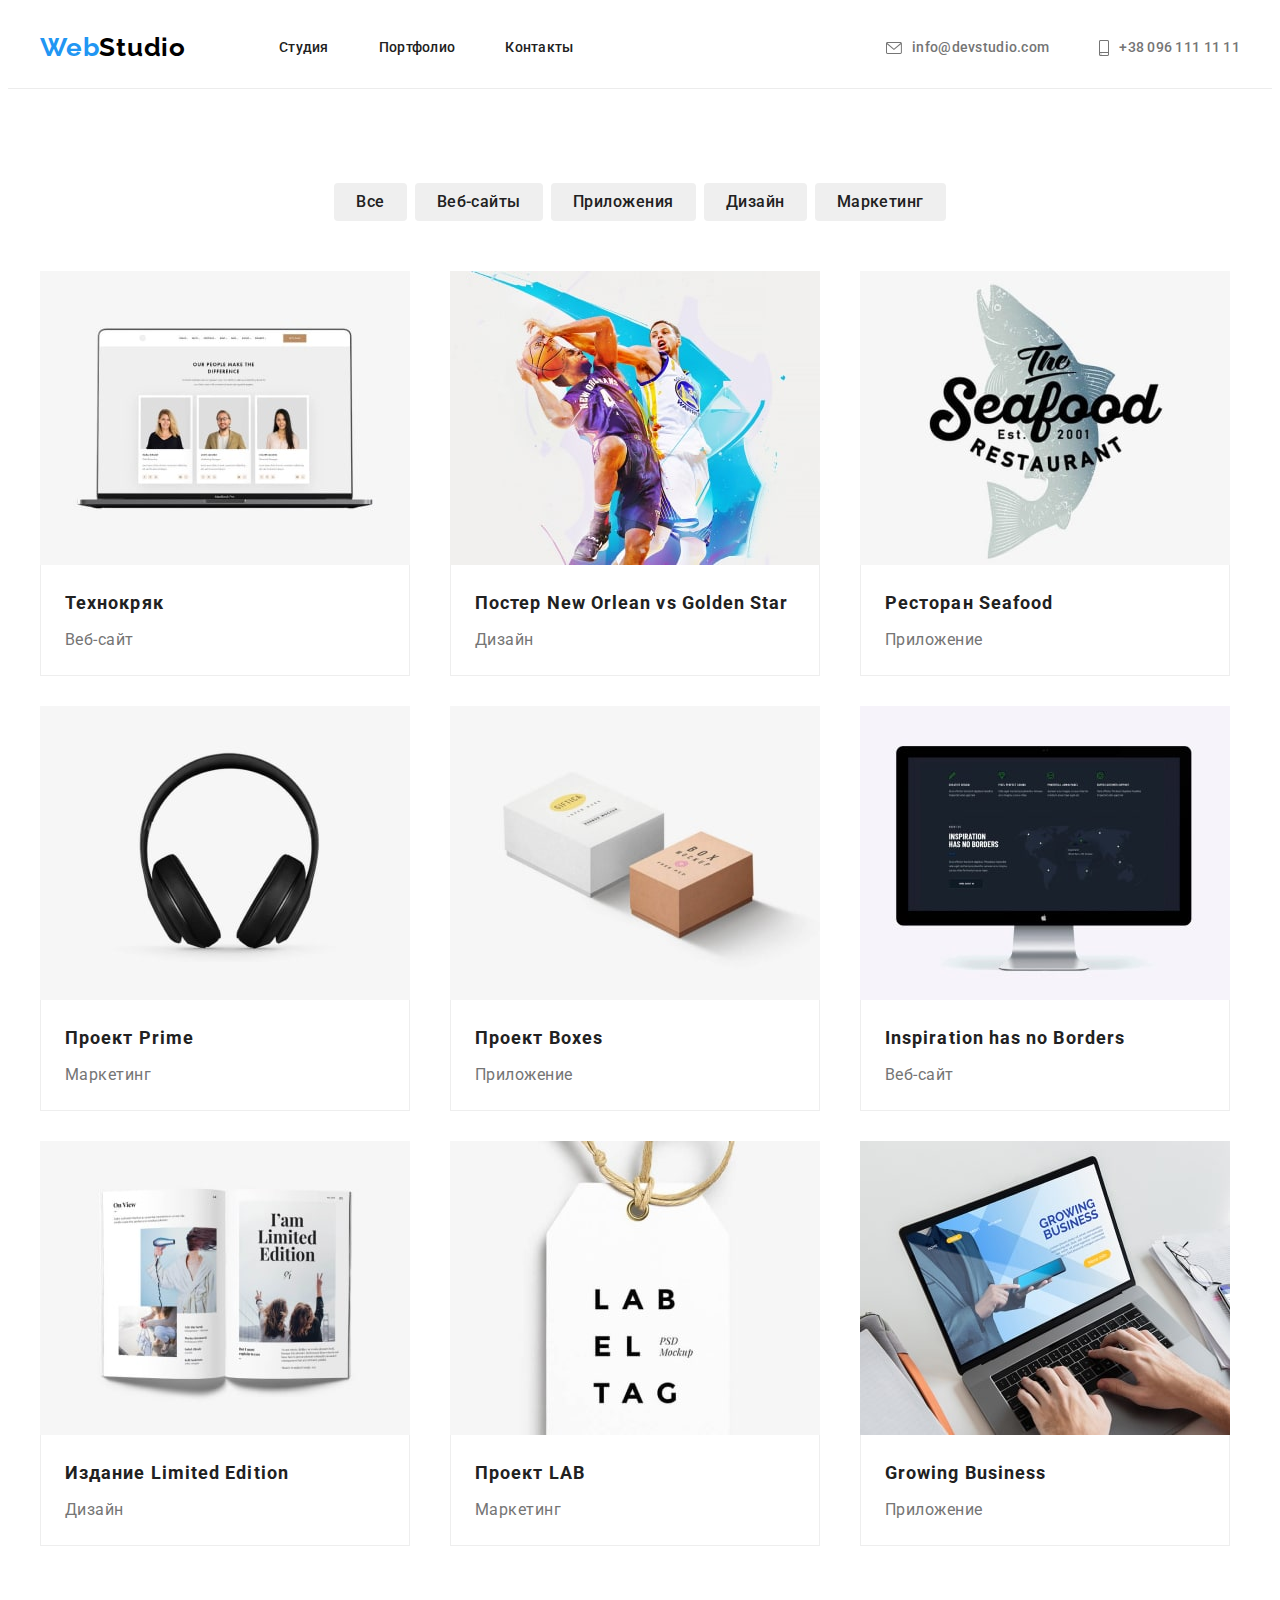
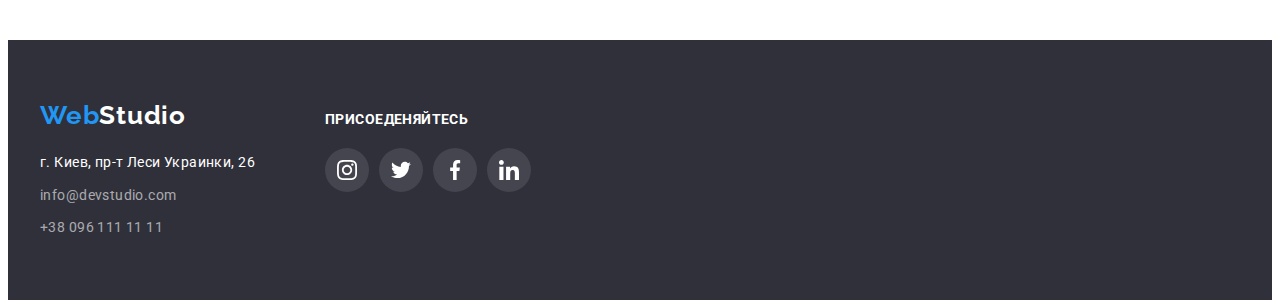
==== portfolio.html @ c2790a93 "start" ====
<!DOCTYPE html>
<html lang="ru">
<head>
    <meta charset="UTF-8">
    <meta http-equiv="X-UA-Compatible" content="IE=edge">
    <meta name="viewport" content="width=device-width, initial-scale=1.0">
    <title>Портфолио</title>
    <link rel="preconnect" href="https://fonts.googleapis.com">
    <link rel="preconnect" href="https://fonts.gstatic.com" crossorigin>
    <link href="https://fonts.googleapis.com/css2?family=Raleway:wght@700&family=Roboto:wght@400;500;700;900&display=swap"
        rel="stylesheet">
        <link rel="stylesheet" href="https://cdnjs.cloudflare.com/ajax/libs/modern-normalize/1.1.0/modern-normalize.min.css"
            integrity="sha512-wpPYUAdjBVSE4KJnH1VR1HeZfpl1ub8YT/NKx4PuQ5NmX2tKuGu6U/JRp5y+Y8XG2tV+wKQpNHVUX03MfMFn9Q=="
            crossorigin="anonymous" referrerpolicy="no-referrer" />
    <link rel="stylesheet" href="./css/styles.css">
</head>
<body>
    <header class="header">
        <div class="container header-container">
            <nav class="header-havigation">
                <a class="header-logo link" href="./index.htm" lang="en">
                    <span class="logo">Web</span>Studio
                </a>
    
                <ul class="nav-list list">
                    <li class="nav-item"><a class="nav-link link" href="./index.htm">Студия</a></li>
                    <li class="nav-item"><a class="nav-link link" href="./portfolio.html">Портфолио</a></li>
                    <li class="nav-item"><a class="nav-link link" href="">Контакты</a></li>
                </ul>
            </nav>
    
            <div class="haeder-content">
                <ul class="header-list ">
                    <li class="header-item list">
                        <a class="header-link link" href="mailto:info@devstudio.com">
                            <svg class="header-link-icon icon-envelope">
                                <use href="./img/icon-svg/symbol-defs.svg#envelope"></use>
                            </svg>
                            <p class="link-text">info@devstudio.com</p>
                        </a>
                    </li>
                    <li class="header-item list">
                        <a class="header-link link tel-link" href="tel:+380961111111">
                            <svg class="header-link-icon icon-smartphone">
                                <use href="./img/icon-svg/symbol-defs.svg#smartphone"></use>
                            </svg>
                            <p class="link-text">+38 096 111 11 11</p>
                        </a>
                    </li>
                </ul>
            </div>
        </div>
    
    </header>
    <main>
        <section class="portfolio">
            <div class="container">
                <h1 class="visually-hidden">Портфолио</h1>
                <ul class="filter-list list">
                    <li class="filter-item"><button class="filter-btn" title="button">Все</button></li>
                    <li class="filter-item"><button class="filter-btn" title="button">Веб-сайты</button></li>
                    <li class="filter-item"><button class="filter-btn" title="button">Приложения</button></li>
                    <li class="filter-item"><button class="filter-btn" title="button">Дизайн</button></li>
                    <li class="filter-item"><button class="filter-btn" title="button">Маркетинг</button></li>
                </ul>
                <ul class="project-list list">
                    <li class="project-item">
                        <img class="project-img" src="./img/portfolio-img/img1.jpg" alt="" width="370">
                        <div class="project-item-content">
                            <h2 class="project-title">Технокряк</h2>
                            <p class="project-text">Веб-сайт</p>
                        </div>
                    </li>
                    <li class="project-item">
                        <img class="project-img" src="./img/portfolio-img/img2.jpg" alt="" width="370">
                        <div class="project-item-content">
                            <h2 class="project-title">Постер New Orlean vs Golden Star</h2>
                            <p class="project-text">Дизайн</p>
                        </div>
                    </li>
                    <li class="project-item">
                        <img class="project-img" src="./img/portfolio-img/img3.jpg" alt="" width="370">
                        <div class="project-item-content">
                            <h2 class="project-title">Ресторан Seafood</h2>
                            <p class="project-text">Приложение</p>
                        </div>
                    </li>
                    <li class="project-item">
                        <img class="project-img" src="./img/portfolio-img/img4.jpg" alt="" width="370">
                        <div class="project-item-content">
                            <h2 class="project-title">Проект Prime</h2>
                            <p class="project-text">Маркетинг</p>
                        </div>
                    </li>
                    <li class="project-item">
                        <img class="project-img" src="./img/portfolio-img/img5.jpg" alt="" width="370">
                        <div class="project-item-content">
                            <h2 class="project-title">Проект Boxes</h2>
                            <p class="project-text">Приложение</p>
                        </div>
                    </li>
                    <li class="project-item">
                        <img class="project-img" src="./img/portfolio-img/img6.jpg" alt="" width="370">
                        <div class="project-item-content">
                            <h2 class="project-title">Inspiration has no Borders</h2>
                            <p class="project-text">Веб-сайт</p>
                        </div>
                    </li>
                    <li class="project-item">
                        <img class="project-img" src="./img/portfolio-img/img7.jpg" alt="" width="370">
                        <div class="project-item-content">
                            <h2 class="project-title">Издание Limited Edition</h2>
                            <p class="project-text">Дизайн</p>
                        </div>
                    </li>
                    <li class="project-item">
                        <img class="project-img" src="./img/portfolio-img/img8.jpg" alt="" width="370">
                        <div class="project-item-content">
                            <h2 class="project-title">Проект LAB</h2>
                            <p class="project-text">Маркетинг</p>
                        </div>
                    </li>
                    <li class="project-item">
                        <img class="project-img" src="./img/portfolio-img/img9.jpg" alt="" width="370">
                        <div class="project-item-content">
                            <h2 class="project-title">Growing Business</h2>
                            <p class="project-text">Приложение</p>
                        </div>
                    </li>
                </ul>
            </div>
        </section>

    </main>
    <footer class="footer">
        <div class="container footer-flex">
            <div class="footer-nav">
                <a class="footer-logo link" href="./index.htm" lang="en">
                    <span class="logo">Web</span>Studio
                </a>
                <address class="address">
                    <ul class="address-list list">
                        <li class="address-item"><a class="address-link link" href="">г. Киев, пр-т Леси Украинки, 26</a>
                        </li>
                        <li class="address-item"><a class="address-link link transparency"
                                href="mailto:info@devstudio.com">info@devstudio.com</a></li>
                        <li class="address-item"><a class="address-link link transparency" href="tel:+380961111111">+38 096
                                111 11
                                11</a></li>
                    </ul>
                </address>
            </div>
            <div class="footer-social">
                <h3 class="footer-social-title">ПРИСОЕДЕНЯЙТЕСЬ</h3>
                <ul class="footer-social-list list">
                    <li class="footer-social-item">
                        <a href="" class="footer-social-link">
                            <svg class="footer-social-icon" widht='20' height='20'>
                                <use href="./img/icon-svg/symbol-defs.svg#instagram"></use>
                            </svg>
                        </a>
                    </li>
                    <li class="footer-social-item">
                        <a href="" class="footer-social-link">
                            <svg class="footer-social-icon" widht='20' height='20'>
                                <use href="./img/icon-svg/symbol-defs.svg#twitter"></use>
                            </svg>
                        </a>
                    </li>
                    <li class="footer-social-item">
                        <a href="" class="footer-social-link">
                            <svg class="footer-social-icon" widht='20' height='20'>
                                <use href="./img/icon-svg/symbol-defs.svg#facebook"></use>
                            </svg>
                        </a>
                    </li>
                    <li class="footer-social-item">
                        <a href="" class="footer-social-link">
                            <svg class="footer-social-icon" widht='20' height='20'>
                                <use href="./img/icon-svg/symbol-defs.svg#linkedin"></use>
                            </svg>
                        </a>
                    </li>
                </ul>
            </div>
        </div>
    </footer>
</body>
</html>
---- css/styles.css ----
:root {
  --main-title-color: #ffffff;
  --second-title-color: #212121;
  --first-text-color: #757575;
  --second-text-color: #ffffff;
  --third-text-color: rgba(255, 255, 255, 0.6);
  --first-button-color: #ffffff;
  --second-button-color: #212121;
  --header-text-color: #212121;
  --accent-color: #2196f3;
}

p,
h1,
h2,
h3,
h4,
h5,
h6 {
  margin: 0;
}

ul {
  margin: 0;
  padding: 0;
}

button {
  cursor: pointer;
  border: none;
}

img {
  display: block;
  max-width: 100%;
  height: auto;
}

.container {
  width: 1200px;
  padding-left: 15px;
  padding-right: 15px;
  margin: 0 auto;
}

body {
  font-family: "Roboto", sans-serif;
  color: var(--second-title-color);
}

.list {
  list-style: none;
}

.link {
  text-decoration: none;
}
/* HEADER */
.header {
  border-bottom: 1px solid #ececec;
}
.header-logo {
  font-family: Raleway;
  font-weight: 700;
  font-size: 26px;
  line-height: 1.19;
  letter-spacing: 0.03em;
  color: #000000;

  display: block;
  margin-right: 93px;
  padding-top: 24px;
  padding-bottom: 25px;
}

.logo {
  color: var(--accent-color);
}

.header-havigation {
  display: flex;
}

.header-container {
  display: flex;
  align-items: center;
}

.nav-list {
  display: flex;
  align-items: center;
}

.nav-item:not(:last-child) {
  margin-right: 50px;
}

.nav-link {
  font-weight: 500;
  font-size: 14px;
  line-height: 1.14;
  letter-spacing: 0.02em;
  color: var(--header-text-color);

  display: block;
  padding-top: 32px;
  padding-bottom: 32px;
}

.nav-link:hover,
.nav-link:focus {
  color: var(--accent-color);
}

.haeder-content {
  margin-left: auto;
}

.haeder-content:not(:last-child) {
  margin-right: 50px;
}

.header-item:not(:last-child) {
  margin-right: 50px;
}

.header-link {
  font-weight: 500;
  font-size: 14px;
  line-height: 1.14;
  letter-spacing: 0.02em;
  color: var(--first-text-color);

  display: flex;
  align-items: center;
  padding-top: 32px;
  padding-bottom: 32px;
}

.header-link-icon {
  /* display: block; */
  margin-right: 10px;
  fill: var(--first-text-color);
}

.icon-smartphone {
  width: 10px;
  height: 16px;
}

.icon-envelope {
  width: 16px;
  height: 12px;
}

/* .header-link-icon:hover,
.header-link-icon:focus {
  fill: var(--accent-color);
} */

.link-text {
  display: block;
}

.header-list {
  display: flex;
}

.header-link:hover,
.header-link:focus {
  color: var(--accent-color);
}

.header-link:hover .header-link-icon,
.header-link:focus .header-link-icon {
  fill: currentColor;
}

/* HERO */

.hero-section {
  display: flex;
  flex-direction: column;
  padding-top: 200px;
  padding-bottom: 200px;

  min-width: 100%;
  background-image: linear-gradient(
      rgba(47, 48, 58, 0.4),
      rgba(47, 48, 58, 0.4)
    ),
    url(../img/study-img/background.png);
  background-size: cover;
  background-repeat: no-repeat;
  background-position: center;
}

.hero-title {
  max-width: 696px;
  margin: 0 auto;
  margin-bottom: 30px;

  font-weight: 900;
  font-size: 44px;
  line-height: 1.36;
  text-align: center;
  letter-spacing: 0.06em;
  color: var(--main-title-color);
}

.hero-btn {
  font-family: inherit;
  font-weight: 700;
  font-size: 16px;
  line-height: 1.87;
  text-align: center;
  letter-spacing: 0.06em;
  background: var(--accent-color);
  color: var(--first-button-color);
  min-width: 200px;
  height: 50px;
  box-shadow: 0px 4px 4px rgba(0, 0, 0, 0.15);
  border-radius: 4px;
  margin: 0 auto;
}

/* PECULIARITIES */

.peculiarities-section {
  padding-top: 94px;
  padding-bottom: 94px;
}

.visually-hidden {
  position: absolute;
  white-space: nowrap;
  width: 1px;
  height: 1px;
  overflow: hidden;
  border: 0;
  padding: 0;
  clip: rect(0 0 0 0);
  clip-path: inset(50%);
  margin: -1px;
}

.peculiarities-list {
  display: flex;
  margin-bottom: 0px;
}

.peculiarities-icon {
  display: flex;
  justify-content: center;
  content: "";
  width: 270px;
  height: 120px;
  background-size: 70px;
  background-repeat: no-repeat;
  background-position: center;
  background-color: #f5f4fa;
  border-radius: 4px;
}
.peculiarities-item {
  max-width: 270px;
}

.peculiarities-item:not(:last-child) {
  margin-right: 30px;
}

.peculiarities-title {
  font-weight: 700;
  font-size: 14px;
  line-height: 1.14;
  letter-spacing: 0.03em;
  text-transform: uppercase;
  color: var(--second-title-color);
  margin-bottom: 10px;
  margin-top: 30px;
}

.peculiarities-text {
  font-weight: 400;
  font-size: 14px;
  line-height: 1.71;
  letter-spacing: 0.03em;
  color: var(--first-text-color);
}

/* WORK */

.work-section {
  padding-bottom: 94px;
}

.work-title {
  font-weight: 700;
  font-size: 36px;
  line-height: 1.67;
  text-align: center;
  letter-spacing: 0.03em;
  color: var(--second-title-color);
  margin: 0 auto 50px;
}

.work-list {
  display: flex;
  flex-wrap: wrap;
  margin-top: -30px;
  margin-left: -30px;
}

.work-item {
  width: calc(100% / 3 - 30px);
  margin-top: 30px;
  margin-left: 30px;
}

/* TEAM */

.team-section {
  padding-top: 94px;
  padding-bottom: 94px;
  background-color: #f5f4fa;
}

.team-list {
  display: flex;
  flex-wrap: wrap;
  margin-left: -30px;
  margin-top: -30px;
}

.team-item {
  width: calc(100% / 4 - 30px);
  margin-left: 30px;
  margin-top: 30px;

  background: #ffffff;
  box-shadow: 0px 1px 3px rgba(0, 0, 0, 0.12), 0px 1px 1px rgba(0, 0, 0, 0.14),
    0px 2px 1px rgba(0, 0, 0, 0.2);
  border-radius: 0px 0px 4px 4px;
}

.team-social-list {
  display: flex;
  justify-content: center;
}

.team-social-item {
  width: 44px;
  height: 44px;
}

.team-social-link {
  width: 100%;
  height: 100%;
  display: flex;
  align-items: center;
  justify-content: center;
  border-radius: 50%;
}

.team-social-link:hover,
.team-social-link:focus {
  width: 44px;
  height: 44px;
  border-radius: 50%;
  background-color: var(--accent-color);
}

.team-social-icon {
  fill: #afb1b8;
}

.team-social-link:hover .team-social-icon,
.team-social-link:focus .team-social-icon {
  fill: var(--first-button-color);
}

.team-social-item:not(:first-child) {
  margin-left: 10px;
}

.team-cards {
  padding-top: 30px;
  padding-bottom: 30px;
}

.team-title {
  font-weight: 700;
  font-size: 36px;
  line-height: 1.67;
  text-align: center;
  letter-spacing: 0.03em;
  color: var(--second-title-color);
  margin-bottom: 50px;
}

.team-name {
  font-weight: 500;
  font-size: 16px;
  line-height: 1.19;
  text-align: center;
  letter-spacing: 0.03em;
  color: var(--second-title-color);

  margin-bottom: 10px;
}

.team-text {
  font-size: 16px;
  line-height: 1.19x;
  text-align: center;
  letter-spacing: 0.03em;
  color: var(--first-text-color);
  margin-bottom: 16px;
}

/* PORTFOLIO */

.portfolio {
  padding-top: 94px;
  padding-bottom: 94px;
}

.filter-btn:hover,
.filter-btn:focus {
  background: var(--accent-color);
  color: var(--first-button-color);

  box-shadow: 0px 3px 1px rgba(0, 0, 0, 0.1), 0px 1px 2px rgba(0, 0, 0, 0.08),
    0px 2px 2px rgba(0, 0, 0, 0.12);
}

.filter-list {
  display: flex;
  margin-bottom: 50px;
  justify-content: center;
}

.filter-item:not(:last-child) {
  margin-right: 8px;
}
.filter-btn {
  font-family: inherit;
  font-weight: 500;
  font-size: 16px;
  line-height: 1.62;
  text-align: center;
  letter-spacing: 0.03em;
  color: var(--second-button-color);

  border-radius: 4px;

  padding: 6px 22px;
}

.project-list {
  display: flex;
  flex-wrap: wrap;
  margin-left: -30px;
  margin-top: -30px;
}

.project-item {
  /* width: 370px; */
  width: calc(100% / 3 - 30px);
  margin-left: 30px;
  margin-top: 30px;
}

.project-item:hover,
.project-item:focus {
  box-shadow: 0px 1px 1px rgba(0, 0, 0, 0.12), 0px 4px 4px rgba(0, 0, 0, 0.06),
    1px 4px 6px rgba(0, 0, 0, 0.16);
}

.project-item-content {
  width: 370px;
  padding: 20px 24px;

  background: #ffffff;
  border-left: 1px solid #eeeeee;
  border-bottom: 1px solid #eeeeee;
  border-right: 1px solid #eeeeee;
  box-sizing: border-box;
}

.project-title {
  font-weight: 700;
  font-size: 18px;
  line-height: 2;
  letter-spacing: 0.06em;
  color: var(--second-title-color);
  padding-bottom: 4px;
}

.project-text {
  font-size: 16px;
  line-height: 1.87;
  letter-spacing: 0.03em;
  color: var(--first-text-color);
}

/* CLIENT */

.client-section {
  padding: 94px 0;
}

.client-title {
  font-weight: 700;
  font-size: 36px;
  line-height: 1.67;
  text-align: center;
  letter-spacing: 0.03em;

  margin-bottom: 50px;
}

.client-list {
  display: flex;
  justify-content: space-between;
}

.client-item {
  width: 172px;
  height: 94px;

  border: 1px solid #afb1b8;
  box-sizing: border-box;
  border-radius: 4px;
  fill: #afb1b8;
}

.client-item:hover,
.client-item:focus {
  border: 1px solid var(--accent-color);
}

.client-link:hover .client-icon,
.client-link:focus .client-icon {
  fill: var(--accent-color);
}

/* .client-item:not(:first-child) {
  margin-left: 30px;
} */

.client-link {
  width: 100%;
  height: 100%;
  display: flex;
  align-items: center;
  justify-content: center;
}

.client-icon {
  widows: 106px;
  height: 60px;
  fill: #afb1b8;
}

/* FOOTER */

.footer {
  background-color: #2f303a;
  padding-top: 60px;
  padding-bottom: 60px;
}

.footer-flex {
  display: flex;
  align-items: baseline;
}

.footer-social {
  margin-left: 70px;
}

.footer-logo {
  display: inline-block;
  margin-bottom: 20px;

  font-family: Raleway;
  font-weight: 700;
  font-size: 26px;
  line-height: 1.19;
  letter-spacing: 0.03em;
  color: var(--second-text-color);
}

.address-link {
  display: inline-block;

  font-style: normal;
  font-size: 14px;
  line-height: 1.71;
  letter-spacing: 0.03em;
  color: var(--second-text-color);
}

.address-item:not(:last-child) {
  margin-bottom: 9px;
}

.transparency {
  color: rgba(255, 255, 255, 0.6);
}

.footer-social-title {
  font-weight: 700;
  font-size: 14px;
  line-height: 1.14;
  letter-spacing: 0.03em;
  text-transform: uppercase;
  color: var(--main-title-color);
  margin-bottom: 20px;
}

.footer-social-list {
  display: flex;
  justify-content: center;
}

.footer-social-item {
  width: 44px;
  height: 44px;
}

.footer-social-link {
  width: 100%;
  height: 100%;
  display: flex;
  align-items: center;
  justify-content: center;
  border-radius: 50%;
  background-color: rgba(255, 255, 255, 0.1);
}

.footer-social-link:hover,
.footer-social-link:focus {
  width: 44px;
  height: 44px;
  border-radius: 50%;
  background-color: var(--accent-color);
}

.footer-social-icon {
  fill: var(--first-button-color);
}

.footer-social-link:hover .footer-social-icon,
.footer-social-link:focus .footer-social-icon {
  fill: var(--first-button-color);
}

.footer-social-item:not(:first-child) {
  margin-left: 10px;
}
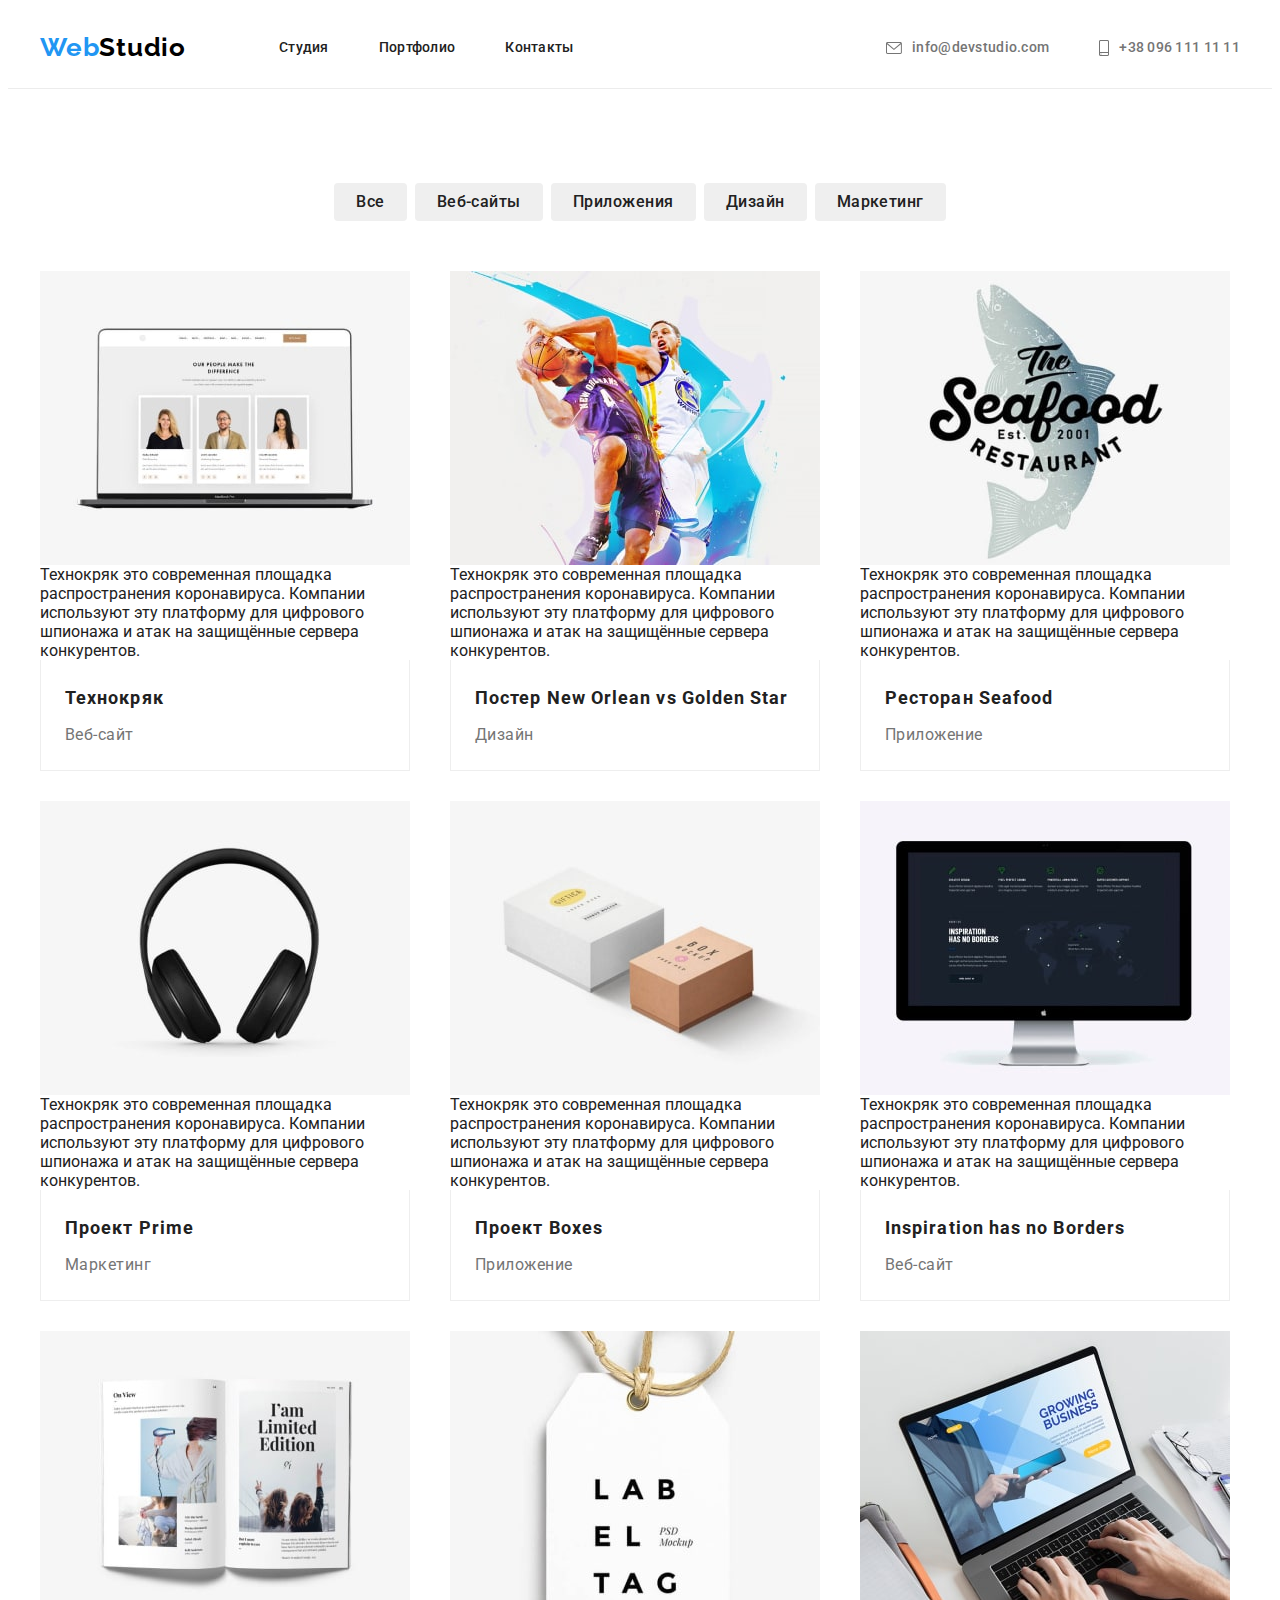
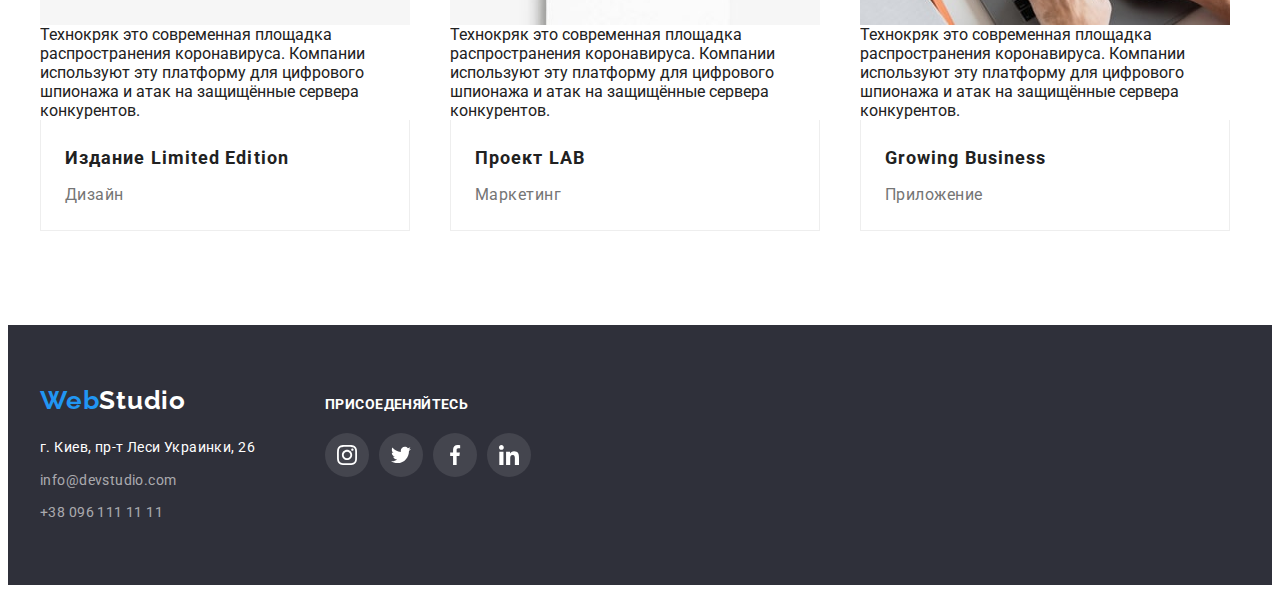
==== commit 1e57569f: "stard" ====
--- a/portfolio.html
+++ b/portfolio.html
@@ -65,63 +65,90 @@
                 </ul>
                 <ul class="project-list list">
                     <li class="project-item">
-                        <img class="project-img" src="./img/portfolio-img/img1.jpg" alt="" width="370">
+                        <div class="project-card-content">
+                            <img class="project-img" src="./img/portfolio-img/img1.jpg" alt="" width="370">
+                            <p class="project-card-text">Технокряк это современная площадка распространения коронавируса. Компании используют эту платформу для цифрового шпионажа и атак на защищённые сервера конкурентов.</p>
+                        </div>
                         <div class="project-item-content">
                             <h2 class="project-title">Технокряк</h2>
                             <p class="project-text">Веб-сайт</p>
                         </div>
                     </li>
                     <li class="project-item">
-                        <img class="project-img" src="./img/portfolio-img/img2.jpg" alt="" width="370">
+                        <div class="project-card-content">
+                            <img class="project-img" src="./img/portfolio-img/img2.jpg" alt="" width="370">
+                            <p class="project-card-text">Технокряк это современная площадка распространения коронавируса. Компании используют эту платформу для цифрового шпионажа и атак на защищённые сервера конкурентов.</p>
+                        </div>
                         <div class="project-item-content">
                             <h2 class="project-title">Постер New Orlean vs Golden Star</h2>
                             <p class="project-text">Дизайн</p>
                         </div>
                     </li>
                     <li class="project-item">
-                        <img class="project-img" src="./img/portfolio-img/img3.jpg" alt="" width="370">
+                        <div class="project-card-content">
+                            <img class="project-img" src="./img/portfolio-img/img3.jpg" alt="" width="370">
+                            <p class="project-card-text">Технокряк это современная площадка распространения коронавируса. Компании используют эту платформу для цифрового шпионажа и атак на защищённые сервера конкурентов.</p>
+                        </div>
                         <div class="project-item-content">
                             <h2 class="project-title">Ресторан Seafood</h2>
                             <p class="project-text">Приложение</p>
                         </div>
                     </li>
                     <li class="project-item">
-                        <img class="project-img" src="./img/portfolio-img/img4.jpg" alt="" width="370">
+                        <div class="project-card-content">
+                            <img class="project-img" src="./img/portfolio-img/img4.jpg" alt="" width="370">
+                            <p class="project-card-text">Технокряк это современная площадка распространения коронавируса. Компании используют эту платформу для цифрового шпионажа и атак на защищённые сервера конкурентов.</p>
+                        </div>
                         <div class="project-item-content">
                             <h2 class="project-title">Проект Prime</h2>
                             <p class="project-text">Маркетинг</p>
                         </div>
                     </li>
                     <li class="project-item">
-                        <img class="project-img" src="./img/portfolio-img/img5.jpg" alt="" width="370">
+                        <div class="project-card-content">
+                            <img class="project-img" src="./img/portfolio-img/img5.jpg" alt="" width="370">
+                            <p class="project-card-text">Технокряк это современная площадка распространения коронавируса. Компании используют эту платформу для цифрового шпионажа и атак на защищённые сервера конкурентов.</p>
+                        </div>
                         <div class="project-item-content">
                             <h2 class="project-title">Проект Boxes</h2>
                             <p class="project-text">Приложение</p>
                         </div>
                     </li>
                     <li class="project-item">
-                        <img class="project-img" src="./img/portfolio-img/img6.jpg" alt="" width="370">
+                        <div class="project-card-content">
+                            <img class="project-img" src="./img/portfolio-img/img6.jpg" alt="" width="370">
+                            <p class="project-card-text">Технокряк это современная площадка распространения коронавируса. Компании используют эту платформу для цифрового шпионажа и атак на защищённые сервера конкурентов.</p>
+                        </div>
                         <div class="project-item-content">
                             <h2 class="project-title">Inspiration has no Borders</h2>
                             <p class="project-text">Веб-сайт</p>
                         </div>
                     </li>
                     <li class="project-item">
-                        <img class="project-img" src="./img/portfolio-img/img7.jpg" alt="" width="370">
+                        <div class="project-card-content">
+                            <img class="project-img" src="./img/portfolio-img/img7.jpg" alt="" width="370">
+                            <p class="project-card-text">Технокряк это современная площадка распространения коронавируса. Компании используют эту платформу для цифрового шпионажа и атак на защищённые сервера конкурентов.</p>
+                        </div>
                         <div class="project-item-content">
                             <h2 class="project-title">Издание Limited Edition</h2>
                             <p class="project-text">Дизайн</p>
                         </div>
                     </li>
                     <li class="project-item">
-                        <img class="project-img" src="./img/portfolio-img/img8.jpg" alt="" width="370">
+                        <div class="project-card-content">
+                            <img class="project-img" src="./img/portfolio-img/img8.jpg" alt="" width="370">
+                            <p class="project-card-text">Технокряк это современная площадка распространения коронавируса. Компании используют эту платформу для цифрового шпионажа и атак на защищённые сервера конкурентов.</p>
+                        </div>
                         <div class="project-item-content">
                             <h2 class="project-title">Проект LAB</h2>
                             <p class="project-text">Маркетинг</p>
                         </div>
                     </li>
                     <li class="project-item">
-                        <img class="project-img" src="./img/portfolio-img/img9.jpg" alt="" width="370">
+                        <div class="project-card-content">
+                            <img class="project-img" src="./img/portfolio-img/img9.jpg" alt="" width="370">
+                            <p class="project-card-text">Технокряк это современная площадка распространения коронавируса. Компании используют эту платформу для цифрового шпионажа и атак на защищённые сервера конкурентов.</p>
+                        </div>
                         <div class="project-item-content">
                             <h2 class="project-title">Growing Business</h2>
                             <p class="project-text">Приложение</p>
--- a/css/styles.css
+++ b/css/styles.css
@@ -96,6 +96,8 @@
 }
 
 .nav-link {
+  transition-duration: 500;
+  transition-timing-function: cubic-bezier(0.4, 0, 0.2, 1);
   font-weight: 500;
   font-size: 14px;
   line-height: 1.14;
@@ -105,8 +107,19 @@
   display: block;
   padding-top: 32px;
   padding-bottom: 32px;
-}
-
+  position: relative;
+}
+
+.nav-link.current::after{
+  content:"";
+  width: 100%;
+  height: 100%;
+  border-radius: 2px;
+  background-color: var(--accent-color);
+  position: absolute;
+  bottom: 0;
+  left: 0;
+}
 .nav-link:hover,
 .nav-link:focus {
   color: var(--accent-color);
@@ -125,6 +138,8 @@
 }
 
 .header-link {
+  transition-duration: 250ms;
+  transition-timing-function: cubic-bezier(0.4 0, 0.2, 1);
   font-weight: 500;
   font-size: 14px;
   line-height: 1.14;
@@ -138,6 +153,7 @@
 }
 
 .header-link-icon {
+
   /* display: block; */
   margin-right: 10px;
   fill: var(--first-text-color);
@@ -315,8 +331,25 @@
   width: calc(100% / 3 - 30px);
   margin-top: 30px;
   margin-left: 30px;
-}
-
+  position: relative;
+}
+.work-item-title{
+  position: absolute;
+  width: 370px;
+  min-height: 70px;
+  bottom: 0;
+  left: 0;
+  display: flex;
+  align-items: center;
+  justify-content: center;
+  font-size: 14px;
+  line-height: 1, 14;
+  text-align: center;
+  letter-spacing: 0.03em;
+  text-transform: uppercase;
+  color: var(--main-title-color);
+  background-color: rgba(47, 48, 58, 0.8);
+}
 /* TEAM */
 
 .team-section {
@@ -354,6 +387,8 @@
 }
 
 .team-social-link {
+  transition-duration: 250ms;
+  transition-timing-function: cubic-bezier(0.4, 0, 0.2, 1);
   width: 100%;
   height: 100%;
   display: flex;
@@ -444,6 +479,8 @@
   margin-right: 8px;
 }
 .filter-btn {
+  transition-duration: 250ms;
+  transition-timing-function: cubic-bezier(0.4, 0, 0.2, 1);
   font-family: inherit;
   font-weight: 500;
   font-size: 16px;
@@ -477,6 +514,11 @@
     1px 4px 6px rgba(0, 0, 0, 0.16);
 }
 
+.project-item:hover .project-cadr-text,
+.project-item:focus .project-cadr-text {
+  transform: translateY(0);
+}
+
 .project-item-content {
   width: 370px;
   padding: 20px 24px;
@@ -488,6 +530,26 @@
   box-sizing: border-box;
 }
 
+.project-card-content {
+  position: relative;
+  overflow: hidden;
+}
+
+.project-cadr-text {
+  position: absolute;
+  top: 0;
+  left: 0;
+  transform: translatey(100%);
+  transition: transform 250ms;
+  overflow: auto;
+  font-size: 18px;
+  line-height: 1.56;
+  letter-spacing: 0.03em;
+  color: var(--second-text-color);
+  padding: 63px 24px;
+  background-color: rgba(33, 150, 243, 0.9);
+  height: 100%;
+}
 .project-title {
   font-weight: 700;
   font-size: 18px;
@@ -526,6 +588,8 @@
 }
 
 .client-item {
+  transition-duration: 250ms;
+  transition-timing-function: cubic-bezier(0.4, 0, 0.2, 1);
   width: 172px;
   height: 94px;
 
@@ -535,6 +599,10 @@
   fill: #afb1b8;
 }
 
+.client-icon {
+  transition-duration: 250ms;
+  transition-timing-function: cubic-bezier(0.4, 0, 0.2, 1);
+}
 .client-item:hover,
 .client-item:focus {
   border: 1px solid var(--accent-color);
@@ -638,6 +706,8 @@
   justify-content: center;
   border-radius: 50%;
   background-color: rgba(255, 255, 255, 0.1);
+  transition-duration: 250ms;
+  transition-timing-function: cubic-bezier(0.4, 0, 0.2, 1);
 }
 
 .footer-social-link:hover,
@@ -660,3 +730,50 @@
 .footer-social-item:not(:first-child) {
   margin-left: 10px;
 }
+
+.backdrop {
+  width: 100vw;
+  height: 100vh;
+  background-color: rgba(0, 0, 0, 0.2);
+  position: fixed;
+  top: 0;
+  left: 0;
+  transition: opacity 250ms, visibility 250ms;
+}
+
+.backdrop.is-hidden .modal {
+  transform: scale(1.5);
+}
+
+.modal {
+  width: 530px;
+  min-height: 583px;
+  background-color: var(--first-button-color);
+  border-radius: 4px;
+  position: absolute;
+  top: 50%;
+  left: 50%;
+  transform: scale(1) translate(-50%, -50%);
+  transition-duration: 250ms;
+  transition-timing-function: cubic-bezier(0.4, 0, 0.2, 1);
+}
+
+.modal-btn-close {
+  position: absolute;
+  top: 8px;
+  right: 8px;
+  width: 30px;
+  height: 30px;
+  background-color: transparent;
+  border: 1px solid rgba(0, 0, 0, 0.1);
+  border-radius: 50%;
+  display: flex;
+  align-items: center;
+  justify-content: center;
+}
+
+.is-hidden {
+  visibility: hidden;
+  opacity: 0;
+  pointer-events: none;
+}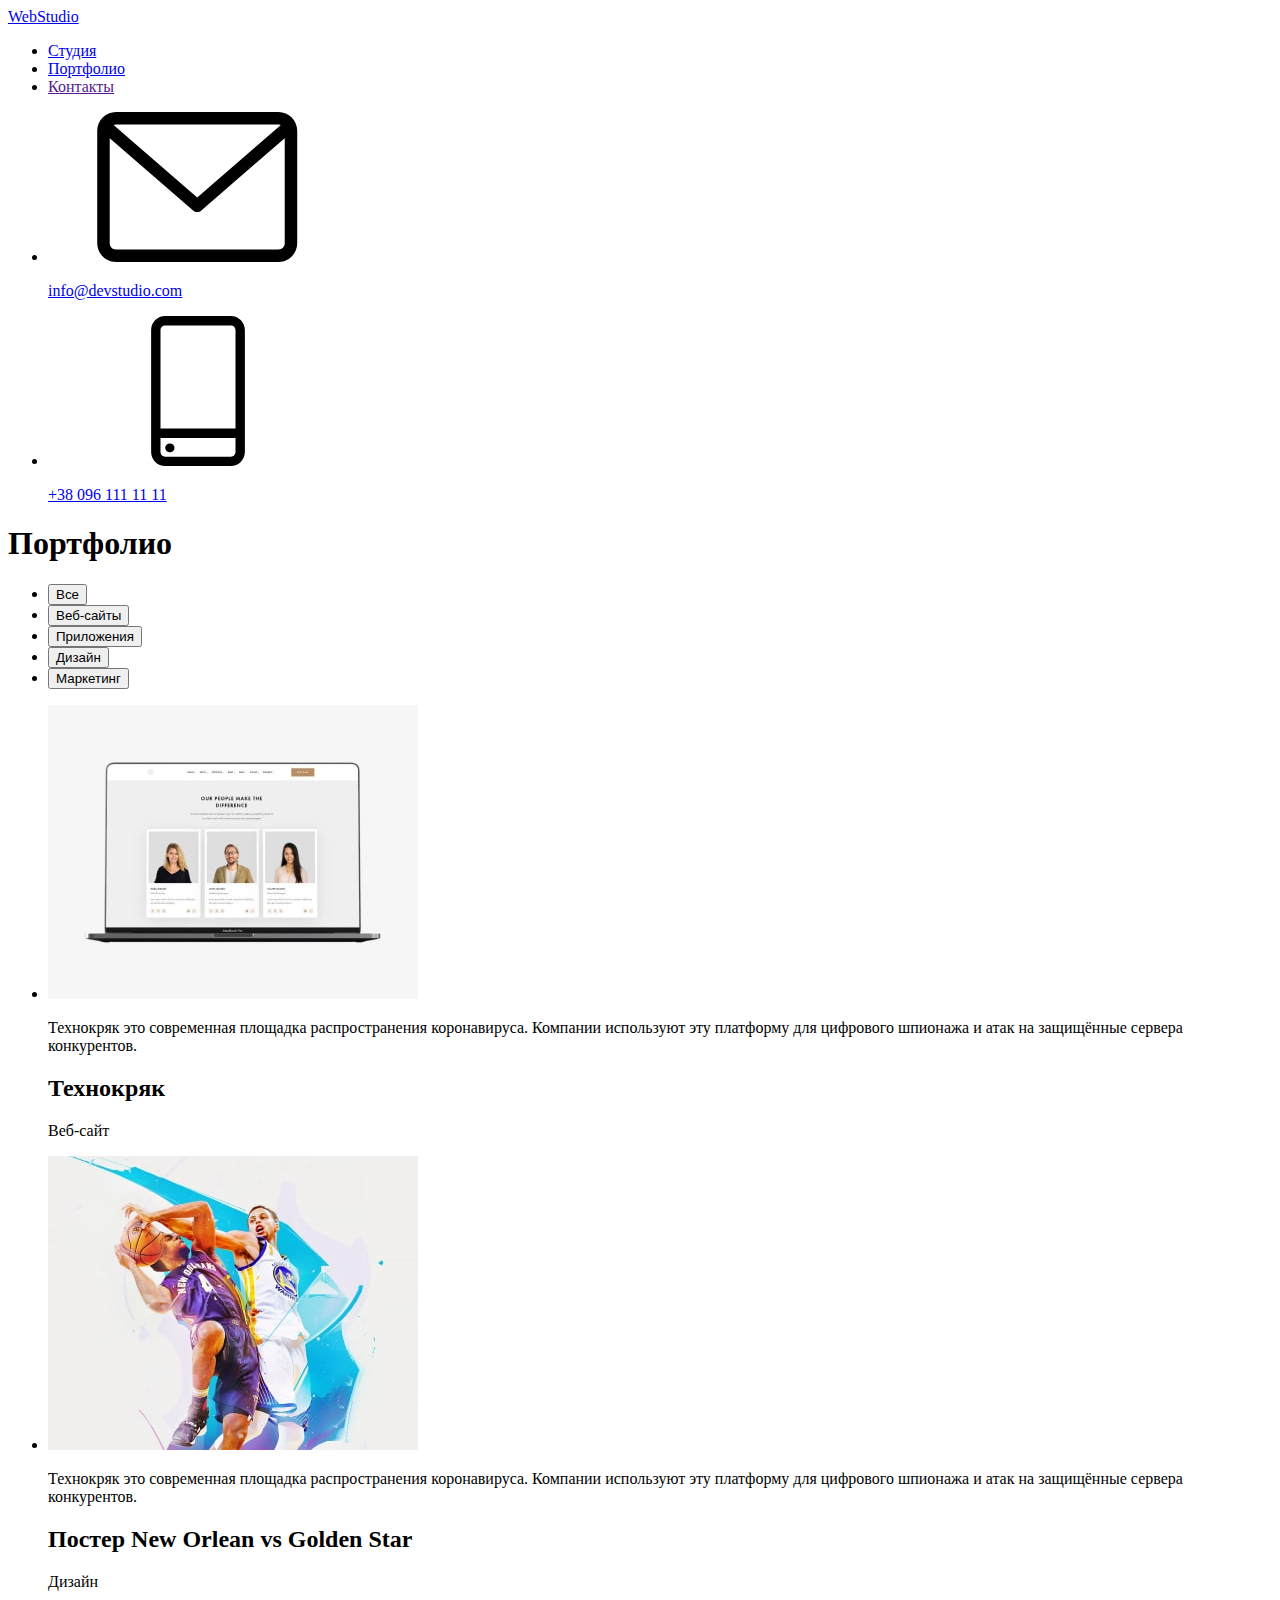
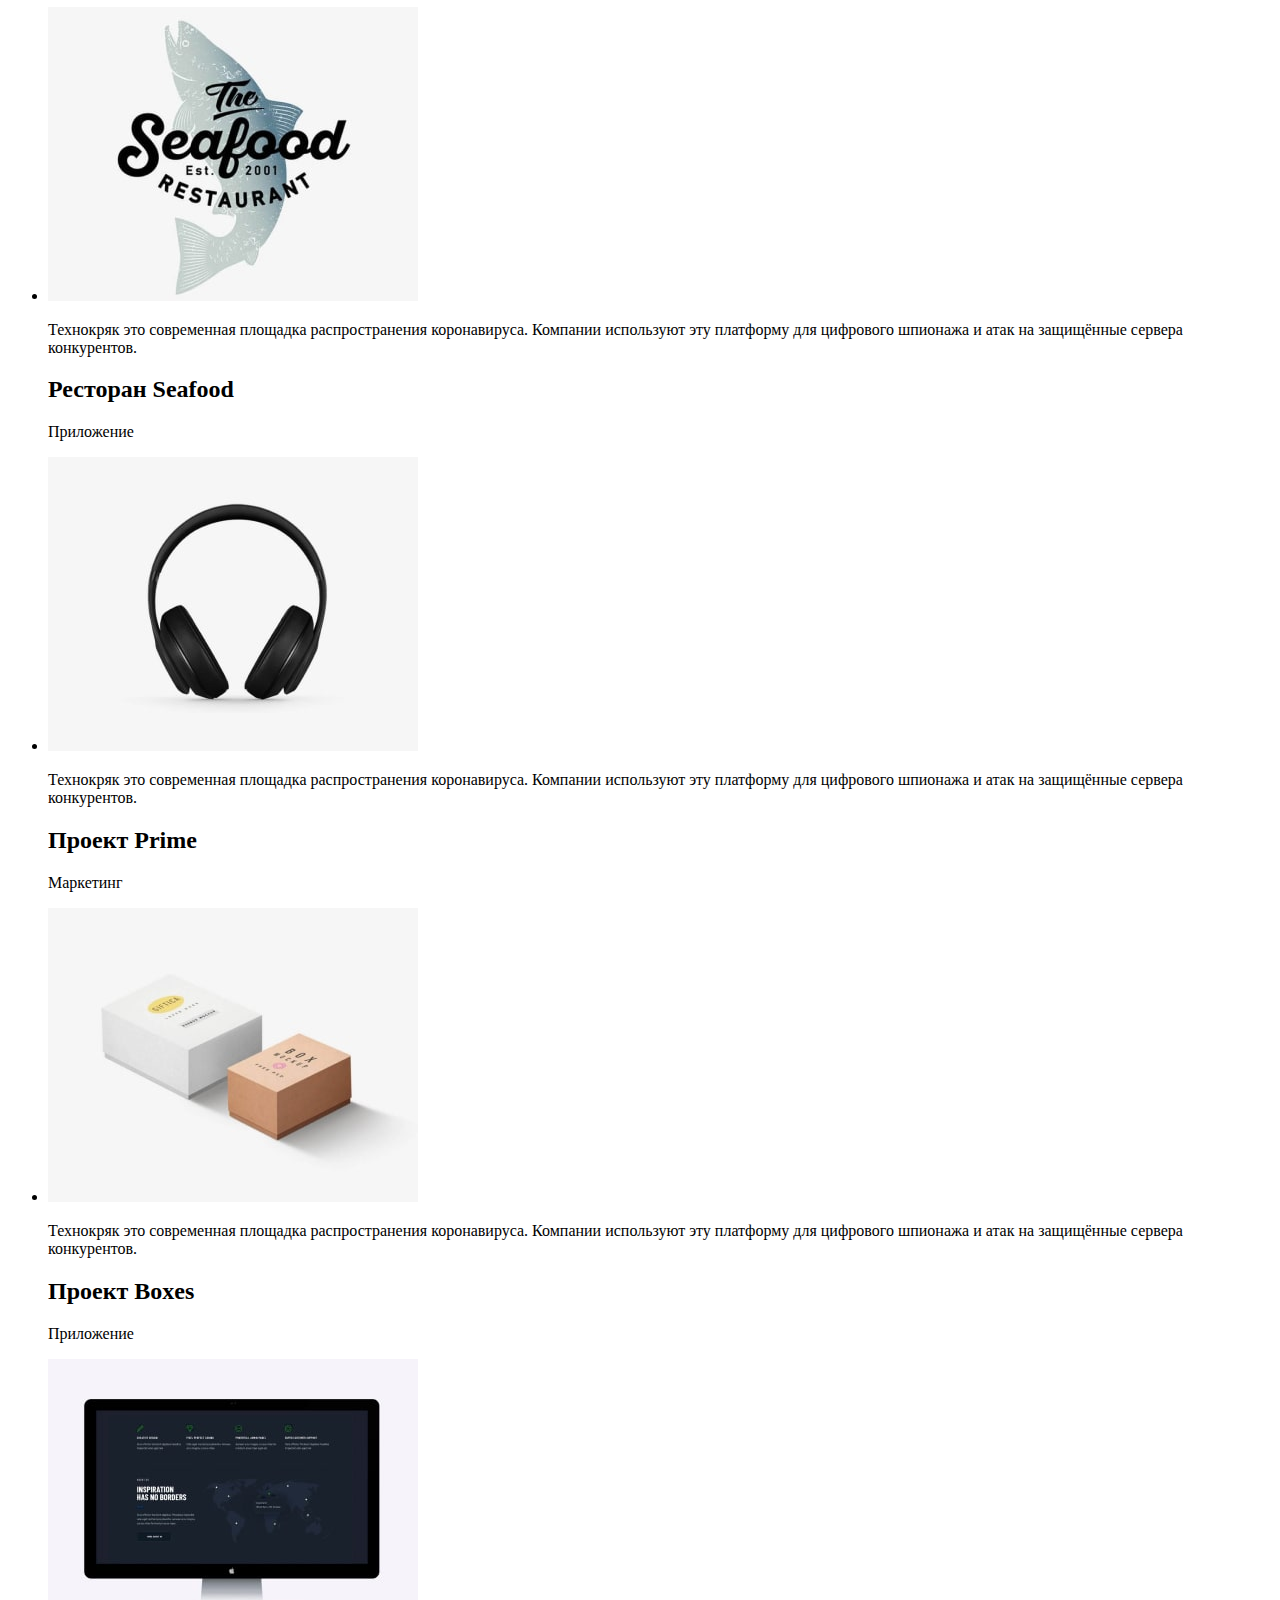
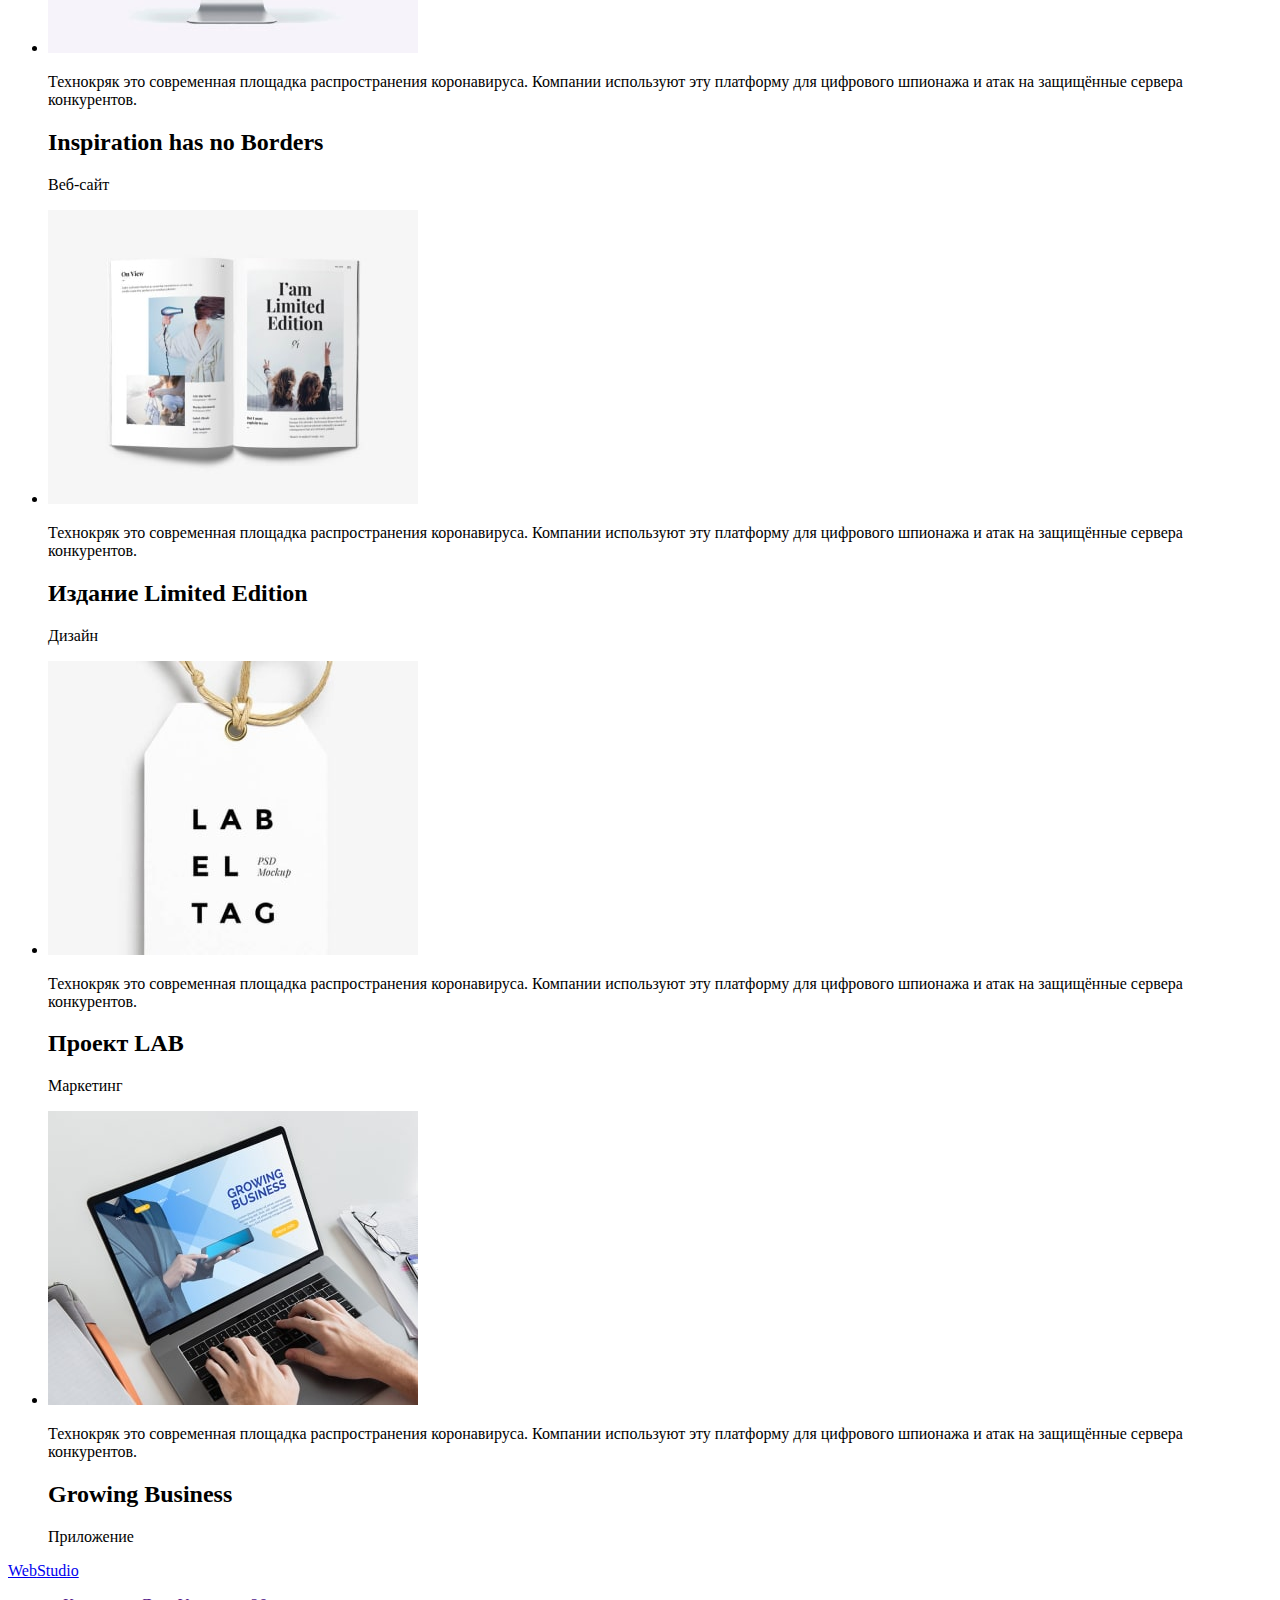
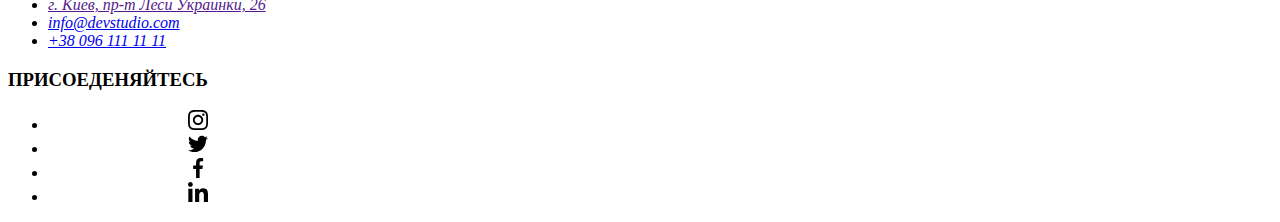
==== commit 9377f965: "1" ====
--- a/portfolio.html
+++ b/portfolio.html
@@ -12,7 +12,7 @@
         <link rel="stylesheet" href="https://cdnjs.cloudflare.com/ajax/libs/modern-normalize/1.1.0/modern-normalize.min.css"
             integrity="sha512-wpPYUAdjBVSE4KJnH1VR1HeZfpl1ub8YT/NKx4PuQ5NmX2tKuGu6U/JRp5y+Y8XG2tV+wKQpNHVUX03MfMFn9Q=="
             crossorigin="anonymous" referrerpolicy="no-referrer" />
-    <link rel="stylesheet" href="./css/styles.css">
+    <link rel="stylesheet" href="./css/stile.css">
 </head>
 <body>
     <header class="header">
@@ -24,7 +24,7 @@
     
                 <ul class="nav-list list">
                     <li class="nav-item"><a class="nav-link link" href="./index.htm">Студия</a></li>
-                    <li class="nav-item"><a class="nav-link link" href="./portfolio.html">Портфолио</a></li>
+                    <li class="nav-item"><a class="nav-link link current" href="./portfolio.html">Портфолио</a></li>
                     <li class="nav-item"><a class="nav-link link" href="">Контакты</a></li>
                 </ul>
             </nav>
@@ -67,7 +67,7 @@
                     <li class="project-item">
                         <div class="project-card-content">
                             <img class="project-img" src="./img/portfolio-img/img1.jpg" alt="" width="370">
-                            <p class="project-card-text">Технокряк это современная площадка распространения коронавируса. Компании используют эту платформу для цифрового шпионажа и атак на защищённые сервера конкурентов.</p>
+                            <p class="project-cadr-text">Технокряк это современная площадка распространения коронавируса. Компании используют эту платформу для цифрового шпионажа и атак на защищённые сервера конкурентов.</p>
                         </div>
                         <div class="project-item-content">
                             <h2 class="project-title">Технокряк</h2>
@@ -77,7 +77,7 @@
                     <li class="project-item">
                         <div class="project-card-content">
                             <img class="project-img" src="./img/portfolio-img/img2.jpg" alt="" width="370">
-                            <p class="project-card-text">Технокряк это современная площадка распространения коронавируса. Компании используют эту платформу для цифрового шпионажа и атак на защищённые сервера конкурентов.</p>
+                            <p class="project-cadr-text">Технокряк это современная площадка распространения коронавируса. Компании используют эту платформу для цифрового шпионажа и атак на защищённые сервера конкурентов.</p>
                         </div>
                         <div class="project-item-content">
                             <h2 class="project-title">Постер New Orlean vs Golden Star</h2>
@@ -87,7 +87,7 @@
                     <li class="project-item">
                         <div class="project-card-content">
                             <img class="project-img" src="./img/portfolio-img/img3.jpg" alt="" width="370">
-                            <p class="project-card-text">Технокряк это современная площадка распространения коронавируса. Компании используют эту платформу для цифрового шпионажа и атак на защищённые сервера конкурентов.</p>
+                            <p class="project-cadr-text">Технокряк это современная площадка распространения коронавируса. Компании используют эту платформу для цифрового шпионажа и атак на защищённые сервера конкурентов.</p>
                         </div>
                         <div class="project-item-content">
                             <h2 class="project-title">Ресторан Seafood</h2>
@@ -97,7 +97,7 @@
                     <li class="project-item">
                         <div class="project-card-content">
                             <img class="project-img" src="./img/portfolio-img/img4.jpg" alt="" width="370">
-                            <p class="project-card-text">Технокряк это современная площадка распространения коронавируса. Компании используют эту платформу для цифрового шпионажа и атак на защищённые сервера конкурентов.</p>
+                            <p class="project-cadr-text">Технокряк это современная площадка распространения коронавируса. Компании используют эту платформу для цифрового шпионажа и атак на защищённые сервера конкурентов.</p>
                         </div>
                         <div class="project-item-content">
                             <h2 class="project-title">Проект Prime</h2>
@@ -107,7 +107,7 @@
                     <li class="project-item">
                         <div class="project-card-content">
                             <img class="project-img" src="./img/portfolio-img/img5.jpg" alt="" width="370">
-                            <p class="project-card-text">Технокряк это современная площадка распространения коронавируса. Компании используют эту платформу для цифрового шпионажа и атак на защищённые сервера конкурентов.</p>
+                            <p class="project-cadr-text">Технокряк это современная площадка распространения коронавируса. Компании используют эту платформу для цифрового шпионажа и атак на защищённые сервера конкурентов.</p>
                         </div>
                         <div class="project-item-content">
                             <h2 class="project-title">Проект Boxes</h2>
@@ -117,7 +117,7 @@
                     <li class="project-item">
                         <div class="project-card-content">
                             <img class="project-img" src="./img/portfolio-img/img6.jpg" alt="" width="370">
-                            <p class="project-card-text">Технокряк это современная площадка распространения коронавируса. Компании используют эту платформу для цифрового шпионажа и атак на защищённые сервера конкурентов.</p>
+                            <p class="project-cadr-text">Технокряк это современная площадка распространения коронавируса. Компании используют эту платформу для цифрового шпионажа и атак на защищённые сервера конкурентов.</p>
                         </div>
                         <div class="project-item-content">
                             <h2 class="project-title">Inspiration has no Borders</h2>
@@ -127,7 +127,7 @@
                     <li class="project-item">
                         <div class="project-card-content">
                             <img class="project-img" src="./img/portfolio-img/img7.jpg" alt="" width="370">
-                            <p class="project-card-text">Технокряк это современная площадка распространения коронавируса. Компании используют эту платформу для цифрового шпионажа и атак на защищённые сервера конкурентов.</p>
+                            <p class="project-cadr-text">Технокряк это современная площадка распространения коронавируса. Компании используют эту платформу для цифрового шпионажа и атак на защищённые сервера конкурентов.</p>
                         </div>
                         <div class="project-item-content">
                             <h2 class="project-title">Издание Limited Edition</h2>
@@ -137,7 +137,7 @@
                     <li class="project-item">
                         <div class="project-card-content">
                             <img class="project-img" src="./img/portfolio-img/img8.jpg" alt="" width="370">
-                            <p class="project-card-text">Технокряк это современная площадка распространения коронавируса. Компании используют эту платформу для цифрового шпионажа и атак на защищённые сервера конкурентов.</p>
+                            <p class="project-cadr-text">Технокряк это современная площадка распространения коронавируса. Компании используют эту платформу для цифрового шпионажа и атак на защищённые сервера конкурентов.</p>
                         </div>
                         <div class="project-item-content">
                             <h2 class="project-title">Проект LAB</h2>
@@ -147,7 +147,7 @@
                     <li class="project-item">
                         <div class="project-card-content">
                             <img class="project-img" src="./img/portfolio-img/img9.jpg" alt="" width="370">
-                            <p class="project-card-text">Технокряк это современная площадка распространения коронавируса. Компании используют эту платформу для цифрового шпионажа и атак на защищённые сервера конкурентов.</p>
+                            <p class="project-cadr-text">Технокряк это современная площадка распространения коронавируса. Компании используют эту платформу для цифрового шпионажа и атак на защищённые сервера конкурентов.</p>
                         </div>
                         <div class="project-item-content">
                             <h2 class="project-title">Growing Business</h2>
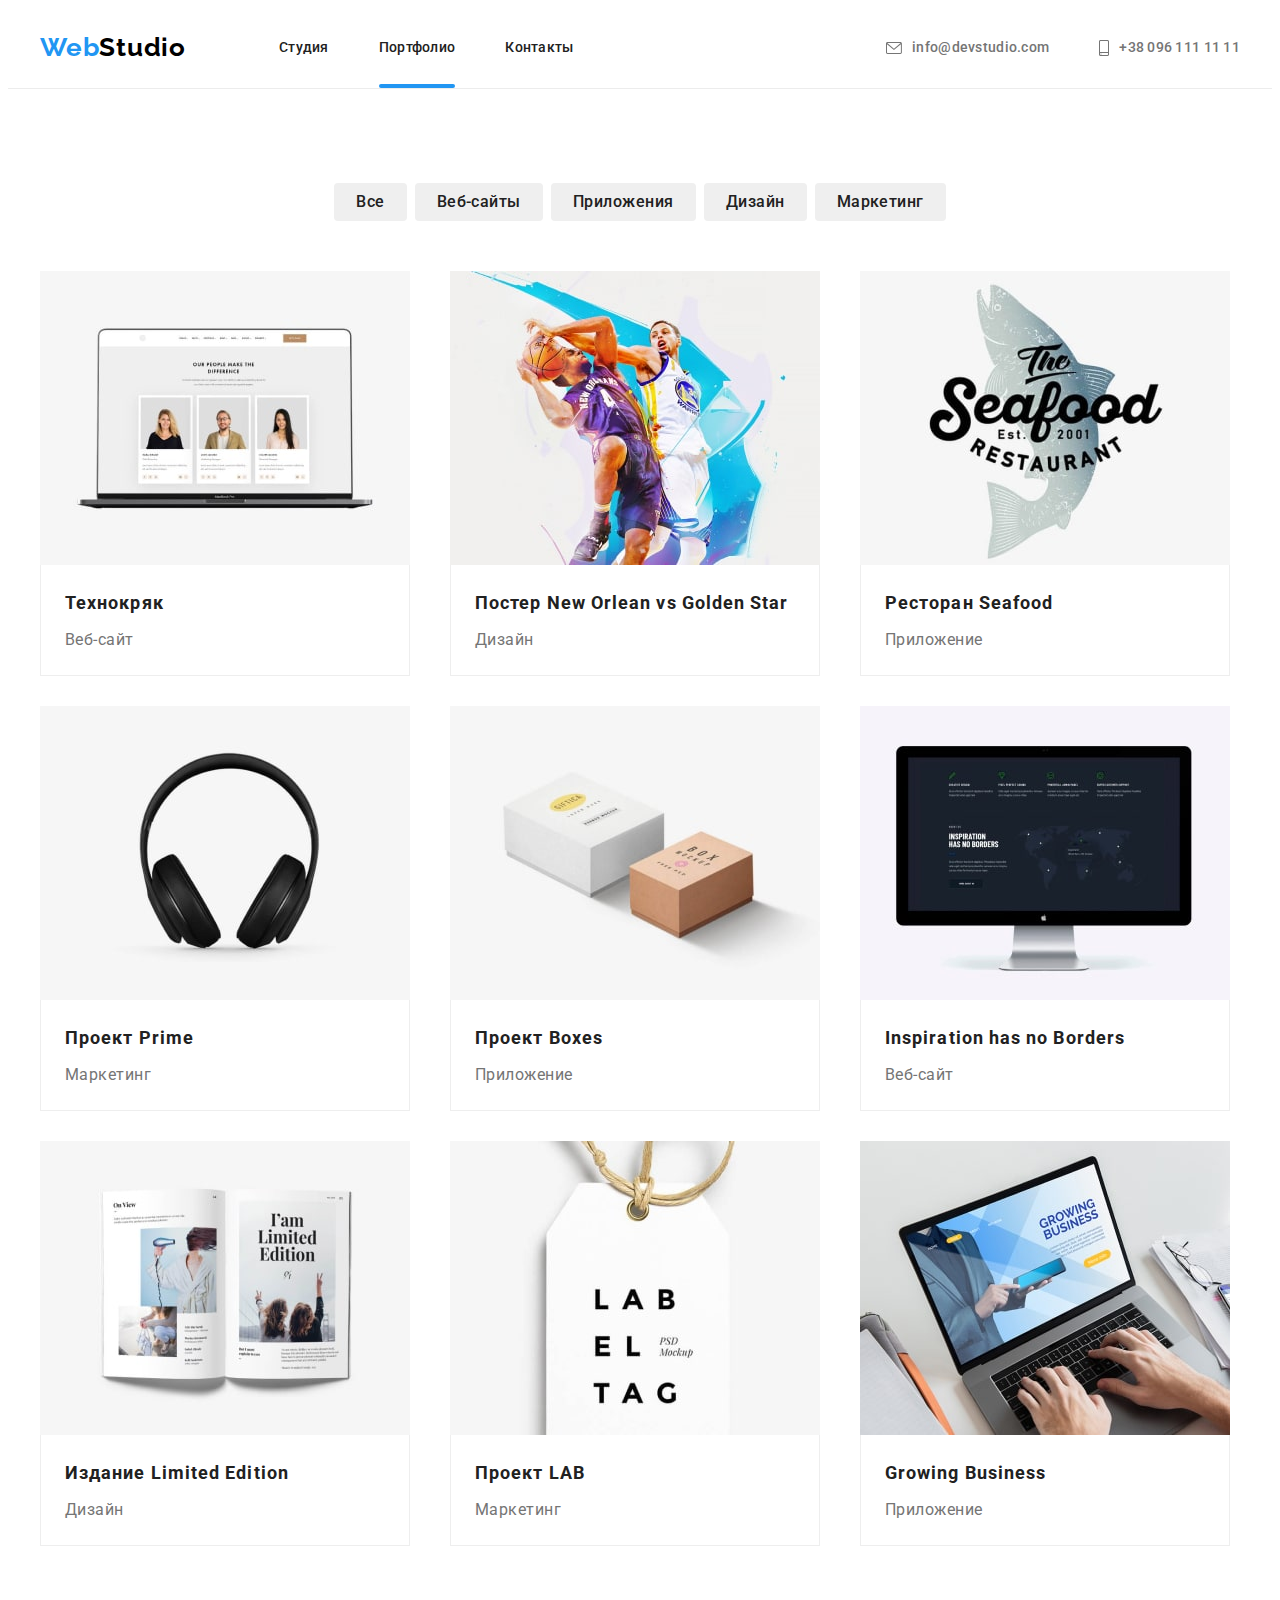
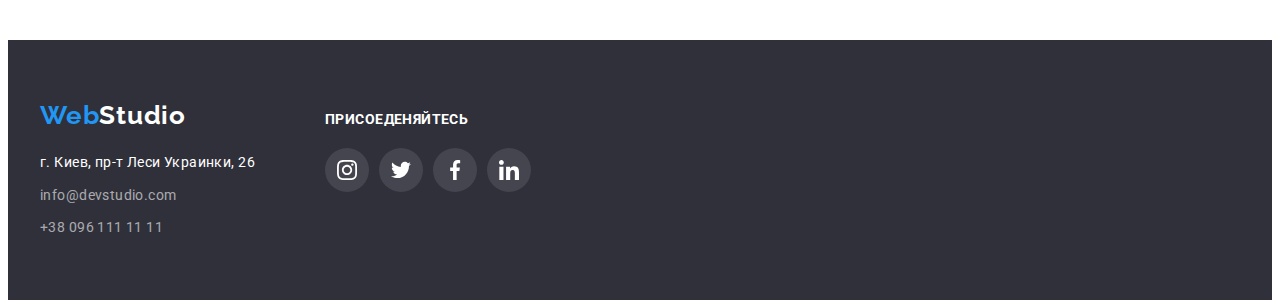
==== commit 0d9d472f: "Update portfolio.html" ====
--- a/portfolio.html
+++ b/portfolio.html
@@ -12,7 +12,7 @@
         <link rel="stylesheet" href="https://cdnjs.cloudflare.com/ajax/libs/modern-normalize/1.1.0/modern-normalize.min.css"
             integrity="sha512-wpPYUAdjBVSE4KJnH1VR1HeZfpl1ub8YT/NKx4PuQ5NmX2tKuGu6U/JRp5y+Y8XG2tV+wKQpNHVUX03MfMFn9Q=="
             crossorigin="anonymous" referrerpolicy="no-referrer" />
-    <link rel="stylesheet" href="./css/stile.css">
+    <link rel="stylesheet" href="./css/styles.css">
 </head>
 <body>
     <header class="header">
--- a/css/styles.css
+++ b/css/styles.css
@@ -0,0 +1,801 @@
+:root {
+  --main-title-color: #ffffff;
+  --second-title-color: #212121;
+  --first-text-color: #757575;
+  --second-text-color: #ffffff;
+  --third-text-color: rgba(255, 255, 255, 0.6);
+  --first-button-color: #ffffff;
+  --second-button-color: #212121;
+  --header-text-color: #212121;
+  --accent-color: #2196f3;
+}
+
+p,
+h1,
+h2,
+h3,
+h4,
+h5,
+h6 {
+  margin: 0;
+}
+
+ul {
+  margin: 0;
+  padding: 0;
+}
+
+button {
+  cursor: pointer;
+  border: none;
+}
+
+img {
+  display: block;
+  max-width: 100%;
+  height: auto;
+}
+
+.container {
+  width: 1200px;
+  padding-left: 15px;
+  padding-right: 15px;
+  margin: 0 auto;
+}
+
+body {
+  font-family: "Roboto", sans-serif;
+  color: var(--second-title-color);
+}
+
+.list {
+  list-style: none;
+}
+
+.link {
+  text-decoration: none;
+}
+/* HEADER */
+.header {
+  border-bottom: 1px solid #ececec;
+}
+.header-logo {
+  font-family: Raleway;
+  font-weight: 700;
+  font-size: 26px;
+  line-height: 1.19;
+  letter-spacing: 0.03em;
+  color: #000000;
+
+  display: block;
+  margin-right: 93px;
+  padding-top: 24px;
+  padding-bottom: 25px;
+}
+
+.logo {
+  color: var(--accent-color);
+}
+
+.header-havigation {
+  display: flex;
+}
+
+.header-container {
+  display: flex;
+  align-items: center;
+}
+
+.nav-list {
+  display: flex;
+  align-items: center;
+}
+
+.nav-item:not(:last-child) {
+  margin-right: 50px;
+}
+
+.nav-link {
+  transition-duration: 250ms;
+  transition-timing-function: cubic-bezier(0.4, 0, 0.2, 1);
+
+  font-weight: 500;
+  font-size: 14px;
+  line-height: 1.14;
+  letter-spacing: 0.02em;
+  color: var(--header-text-color);
+
+  display: block;
+  padding-top: 32px;
+  padding-bottom: 32px;
+  position: relative;
+}
+
+.nav-link.current::after {
+  content: "";
+  width: 100%;
+  height: 4px;
+  border-radius: 2px;
+  background-color: var(--accent-color);
+
+  position: absolute;
+  bottom: 0;
+  left: 0;
+}
+
+.nav-link:hover,
+.nav-link:focus {
+  color: var(--accent-color);
+}
+
+.haeder-content {
+  margin-left: auto;
+}
+
+.haeder-content:not(:last-child) {
+  margin-right: 50px;
+}
+
+.header-item:not(:last-child) {
+  margin-right: 50px;
+}
+
+.header-link {
+  transition-duration: 250ms;
+  transition-timing-function: cubic-bezier(0.4, 0, 0.2, 1);
+
+  font-weight: 500;
+  font-size: 14px;
+  line-height: 1.14;
+  letter-spacing: 0.02em;
+  color: var(--first-text-color);
+
+  display: flex;
+  align-items: center;
+  padding-top: 32px;
+  padding-bottom: 32px;
+}
+
+.header-link-icon {
+  /* transition-duration: 250ms;
+  transition-timing-function: cubic-bezier(0.4, 0, 0.2, 1); */
+
+  /* display: block; */
+  margin-right: 10px;
+  fill: var(--first-text-color);
+}
+
+.icon-smartphone {
+  width: 10px;
+  height: 16px;
+}
+
+.icon-envelope {
+  width: 16px;
+  height: 12px;
+}
+
+/* .header-link-icon:hover,
+.header-link-icon:focus {
+  fill: var(--accent-color);
+} */
+
+.link-text {
+  display: block;
+}
+
+.header-list {
+  display: flex;
+}
+
+.header-link:hover,
+.header-link:focus {
+  color: var(--accent-color);
+}
+
+.header-link:hover .header-link-icon,
+.header-link:focus .header-link-icon {
+  fill: currentColor;
+}
+
+/* HERO */
+
+.hero-section {
+  display: flex;
+  flex-direction: column;
+  padding-top: 200px;
+  padding-bottom: 200px;
+
+  min-width: 100%;
+  background-image: linear-gradient(
+      rgba(47, 48, 58, 0.4),
+      rgba(47, 48, 58, 0.4)
+    ),
+    url(../img/study-img/background.png);
+  background-size: cover;
+  background-repeat: no-repeat;
+  background-position: center;
+}
+
+.hero-title {
+  max-width: 696px;
+  margin: 0 auto;
+  margin-bottom: 30px;
+
+  font-weight: 900;
+  font-size: 44px;
+  line-height: 1.36;
+  text-align: center;
+  letter-spacing: 0.06em;
+  color: var(--main-title-color);
+}
+
+.hero-btn {
+  font-family: inherit;
+  font-weight: 700;
+  font-size: 16px;
+  line-height: 1.87;
+  text-align: center;
+  letter-spacing: 0.06em;
+  background: var(--accent-color);
+  color: var(--first-button-color);
+  min-width: 200px;
+  height: 50px;
+  box-shadow: 0px 4px 4px rgba(0, 0, 0, 0.15);
+  border-radius: 4px;
+  margin: 0 auto;
+}
+
+/* PECULIARITIES */
+
+.peculiarities-section {
+  padding-top: 94px;
+  padding-bottom: 94px;
+}
+
+.visually-hidden {
+  position: absolute;
+  white-space: nowrap;
+  width: 1px;
+  height: 1px;
+  overflow: hidden;
+  border: 0;
+  padding: 0;
+  clip: rect(0 0 0 0);
+  clip-path: inset(50%);
+  margin: -1px;
+}
+
+.peculiarities-list {
+  display: flex;
+  margin-bottom: 0;
+}
+
+.peculiarities-icon {
+  display: flex;
+  justify-content: center;
+  content: "";
+  width: 270px;
+  height: 120px;
+  background-size: 70px;
+  background-repeat: no-repeat;
+  background-position: center;
+  background-color: #f5f4fa;
+  border-radius: 4px;
+}
+.peculiarities-item {
+  max-width: 270px;
+}
+
+.peculiarities-item:not(:last-child) {
+  margin-right: 30px;
+}
+
+.peculiarities-title {
+  font-weight: 700;
+  font-size: 14px;
+  line-height: 1.14;
+  letter-spacing: 0.03em;
+  text-transform: uppercase;
+  color: var(--second-title-color);
+  margin-bottom: 10px;
+  margin-top: 30px;
+}
+
+.peculiarities-text {
+  font-weight: 400;
+  font-size: 14px;
+  line-height: 1.71;
+  letter-spacing: 0.03em;
+  color: var(--first-text-color);
+}
+
+/* WORK */
+
+.work-section {
+  padding-bottom: 94px;
+}
+
+.work-title {
+  font-weight: 700;
+  font-size: 36px;
+  line-height: 1.67;
+  text-align: center;
+  letter-spacing: 0.03em;
+  color: var(--second-title-color);
+  margin: 0 auto 50px;
+}
+
+.work-list {
+  display: flex;
+  flex-wrap: wrap;
+  margin-top: -30px;
+  margin-left: -30px;
+}
+
+.work-item {
+  width: calc(100% / 3 - 30px);
+  margin-top: 30px;
+  margin-left: 30px;
+
+  position: relative;
+}
+
+.work-item-title {
+  position: absolute;
+  width: 370px;
+  min-height: 70px;
+  bottom: 0;
+  left: 0;
+
+  display: flex;
+  align-items: center;
+  justify-content: center;
+
+  font-size: 14px;
+  line-height: 1, 14;
+  text-align: center;
+  letter-spacing: 0.03em;
+  text-transform: uppercase;
+  color: var(--main-title-color);
+  background-color: rgba(47, 48, 58, 0.8);
+}
+
+/* TEAM */
+
+.team-section {
+  padding-top: 94px;
+  padding-bottom: 94px;
+  background-color: #f5f4fa;
+}
+
+.team-list {
+  display: flex;
+  flex-wrap: wrap;
+  margin-left: -30px;
+  margin-top: -30px;
+}
+
+.team-item {
+  width: calc(100% / 4 - 30px);
+  margin-left: 30px;
+  margin-top: 30px;
+
+  background: #ffffff;
+  box-shadow: 0px 1px 3px rgba(0, 0, 0, 0.12), 0px 1px 1px rgba(0, 0, 0, 0.14),
+    0px 2px 1px rgba(0, 0, 0, 0.2);
+  border-radius: 0px 0px 4px 4px;
+}
+
+.team-social-list {
+  display: flex;
+  justify-content: center;
+}
+
+.team-social-item {
+  width: 44px;
+  height: 44px;
+}
+
+.team-social-link {
+  transition-duration: 250ms;
+  transition-timing-function: cubic-bezier(0.4, 0, 0.2, 1);
+
+  width: 100%;
+  height: 100%;
+  display: flex;
+  align-items: center;
+  justify-content: center;
+  border-radius: 50%;
+}
+
+.team-social-link:hover,
+.team-social-link:focus {
+  width: 44px;
+  height: 44px;
+  border-radius: 50%;
+  background-color: var(--accent-color);
+}
+
+.team-social-icon {
+  transition-duration: 250ms;
+  transition-timing-function: cubic-bezier(0.4, 0, 0.2, 1);
+
+  fill: #afb1b8;
+}
+
+.team-social-link:hover .team-social-icon,
+.team-social-link:focus .team-social-icon {
+  fill: var(--first-button-color);
+}
+
+.team-social-item:not(:first-child) {
+  margin-left: 10px;
+}
+
+.team-cards {
+  padding-top: 30px;
+  padding-bottom: 30px;
+}
+
+.team-title {
+  font-weight: 700;
+  font-size: 36px;
+  line-height: 1.67;
+  text-align: center;
+  letter-spacing: 0.03em;
+  color: var(--second-title-color);
+  margin-bottom: 50px;
+}
+
+.team-name {
+  font-weight: 500;
+  font-size: 16px;
+  line-height: 1.19;
+  text-align: center;
+  letter-spacing: 0.03em;
+  color: var(--second-title-color);
+
+  margin-bottom: 10px;
+}
+
+.team-text {
+  font-size: 16px;
+  line-height: 1.19x;
+  text-align: center;
+  letter-spacing: 0.03em;
+  color: var(--first-text-color);
+  margin-bottom: 16px;
+}
+
+/* PORTFOLIO */
+
+.portfolio {
+  padding-top: 94px;
+  padding-bottom: 94px;
+}
+
+.filter-btn:hover,
+.filter-btn:focus {
+  background: var(--accent-color);
+  color: var(--first-button-color);
+
+  box-shadow: 0px 3px 1px rgba(0, 0, 0, 0.1), 0px 1px 2px rgba(0, 0, 0, 0.08),
+    0px 2px 2px rgba(0, 0, 0, 0.12);
+}
+
+.filter-list {
+  display: flex;
+  margin-bottom: 50px;
+  justify-content: center;
+}
+
+.filter-item:not(:last-child) {
+  margin-right: 8px;
+}
+.filter-btn {
+  transition-duration: 250ms;
+  transition-timing-function: cubic-bezier(0.4, 0, 0.2, 1);
+
+  font-family: inherit;
+  font-weight: 500;
+  font-size: 16px;
+  line-height: 1.62;
+  text-align: center;
+  letter-spacing: 0.03em;
+  color: var(--second-button-color);
+
+  border-radius: 4px;
+
+  padding: 6px 22px;
+}
+
+.project-list {
+  display: flex;
+  flex-wrap: wrap;
+  margin-left: -30px;
+  margin-top: -30px;
+}
+
+.project-item {
+  /* width: 370px; */
+  width: calc(100% / 3 - 30px);
+  margin-left: 30px;
+  margin-top: 30px;
+}
+
+.project-item:hover,
+.project-item:focus {
+  box-shadow: 0px 1px 1px rgba(0, 0, 0, 0.12), 0px 4px 4px rgba(0, 0, 0, 0.06),
+    1px 4px 6px rgba(0, 0, 0, 0.16);
+}
+.project-item:hover .project-cadr-text,
+.project-item:focus .project-cadr-text {
+  transform: translateY(0);
+}
+
+.project-item-content {
+  width: 370px;
+  padding: 20px 24px;
+
+  background: #ffffff;
+  border-left: 1px solid #eeeeee;
+  border-bottom: 1px solid #eeeeee;
+  border-right: 1px solid #eeeeee;
+  box-sizing: border-box;
+}
+
+.project-card-content {
+  position: relative;
+  overflow: hidden;
+}
+
+.project-cadr-text {
+  position: absolute;
+  top: 0;
+  left: 0;
+  transform: translatey(100%);
+  transition: transform 250ms;
+  overflow: auto;
+
+  font-size: 18px;
+  line-height: 1.56;
+  letter-spacing: 0.03em;
+  color: var(--second-text-color);
+
+  padding: 63px 24px;
+  background-color: rgba(33, 150, 243, 0.9);
+  height: 100%;
+}
+
+.project-title {
+  font-weight: 700;
+  font-size: 18px;
+  line-height: 2;
+  letter-spacing: 0.06em;
+  color: var(--second-title-color);
+  padding-bottom: 4px;
+}
+
+.project-text {
+  font-size: 16px;
+  line-height: 1.87;
+  letter-spacing: 0.03em;
+  color: var(--first-text-color);
+}
+
+/* CLIENT */
+
+.client-section {
+  padding: 94px 0;
+}
+
+.client-title {
+  font-weight: 700;
+  font-size: 36px;
+  line-height: 1.67;
+  text-align: center;
+  letter-spacing: 0.03em;
+
+  margin-bottom: 50px;
+}
+
+.client-list {
+  display: flex;
+  justify-content: space-between;
+}
+
+.client-item {
+  transition-duration: 250ms;
+  transition-timing-function: cubic-bezier(0.4, 0, 0.2, 1);
+  width: 172px;
+  height: 94px;
+
+  border: 1px solid #afb1b8;
+  box-sizing: border-box;
+  border-radius: 4px;
+  fill: #afb1b8;
+}
+
+.client-icon {
+  transition-duration: 250ms;
+  transition-timing-function: cubic-bezier(0.4, 0, 0.2, 1);
+}
+
+.client-item:hover,
+.client-item:focus {
+  border: 1px solid var(--accent-color);
+}
+
+.client-link:hover .client-icon,
+.client-link:focus .client-icon {
+  fill: var(--accent-color);
+}
+
+/* .client-item:not(:first-child) {
+  margin-left: 30px;
+} */
+
+.client-link {
+  width: 100%;
+  height: 100%;
+  display: flex;
+  align-items: center;
+  justify-content: center;
+}
+
+.client-icon {
+  widows: 106px;
+  height: 60px;
+  fill: #afb1b8;
+}
+
+/* FOOTER */
+
+.footer {
+  background-color: #2f303a;
+  padding-top: 60px;
+  padding-bottom: 60px;
+}
+
+.footer-flex {
+  display: flex;
+  align-items: baseline;
+}
+
+.footer-social {
+  margin-left: 70px;
+}
+
+.footer-logo {
+  display: inline-block;
+  margin-bottom: 20px;
+
+  font-family: Raleway;
+  font-weight: 700;
+  font-size: 26px;
+  line-height: 1.19;
+  letter-spacing: 0.03em;
+  color: var(--second-text-color);
+}
+
+.address-link {
+  display: inline-block;
+
+  font-style: normal;
+  font-size: 14px;
+  line-height: 1.71;
+  letter-spacing: 0.03em;
+  color: var(--second-text-color);
+}
+
+.address-item:not(:last-child) {
+  margin-bottom: 9px;
+}
+
+.transparency {
+  color: rgba(255, 255, 255, 0.6);
+}
+
+.footer-social-title {
+  font-weight: 700;
+  font-size: 14px;
+  line-height: 1.14;
+  letter-spacing: 0.03em;
+  text-transform: uppercase;
+  color: var(--main-title-color);
+  margin-bottom: 20px;
+}
+
+.footer-social-list {
+  display: flex;
+  justify-content: center;
+}
+
+.footer-social-item {
+  width: 44px;
+  height: 44px;
+}
+
+.footer-social-link {
+  width: 100%;
+  height: 100%;
+  display: flex;
+  align-items: center;
+  justify-content: center;
+  border-radius: 50%;
+  background-color: rgba(255, 255, 255, 0.1);
+
+  transition-duration: 250ms;
+  transition-timing-function: cubic-bezier(0.4, 0, 0.2, 1);
+}
+
+.footer-social-link:hover,
+.footer-social-link:focus {
+  width: 44px;
+  height: 44px;
+  border-radius: 50%;
+  background-color: var(--accent-color);
+}
+
+.footer-social-icon {
+  fill: var(--first-button-color);
+}
+
+.footer-social-link:hover .footer-social-icon,
+.footer-social-link:focus .footer-social-icon {
+  fill: var(--first-button-color);
+}
+
+.footer-social-item:not(:first-child) {
+  margin-left: 10px;
+}
+
+.backdrop {
+  width: 100vw;
+  height: 100vh;
+  background-color: rgba(0, 0, 0, 0.2);
+  position: fixed;
+  top: 0;
+  left: 0;
+
+  transition: opacity 250ms, visibility 250ms;
+}
+
+.backdrop.is-hidden .modal {
+  transform: scale(1.5);
+}
+
+.modal {
+  width: 530px;
+  min-height: 583px;
+  background-color: var(--first-button-color);
+  border-radius: 4px;
+
+  position: absolute;
+  top: 50%;
+  left: 50%;
+  transform: scale(1) translate(-50%, -50%);
+  transition-duration: 250ms;
+  transition-timing-function: cubic-bezier(0.4, 0, 0.2, 1);
+}
+
+.modal-btn-close {
+  position: absolute;
+  top: 8px;
+  right: 8px;
+  width: 30px;
+  height: 30px;
+  background-color: transparent;
+  border: 1px solid rgba(0, 0, 0, 0.1);
+  border-radius: 50%;
+  display: flex;
+  align-items: center;
+  justify-content: center;
+}
+
+.is-hidden {
+  visibility: hidden;
+  opacity: 0;
+  pointer-events: none;
+}